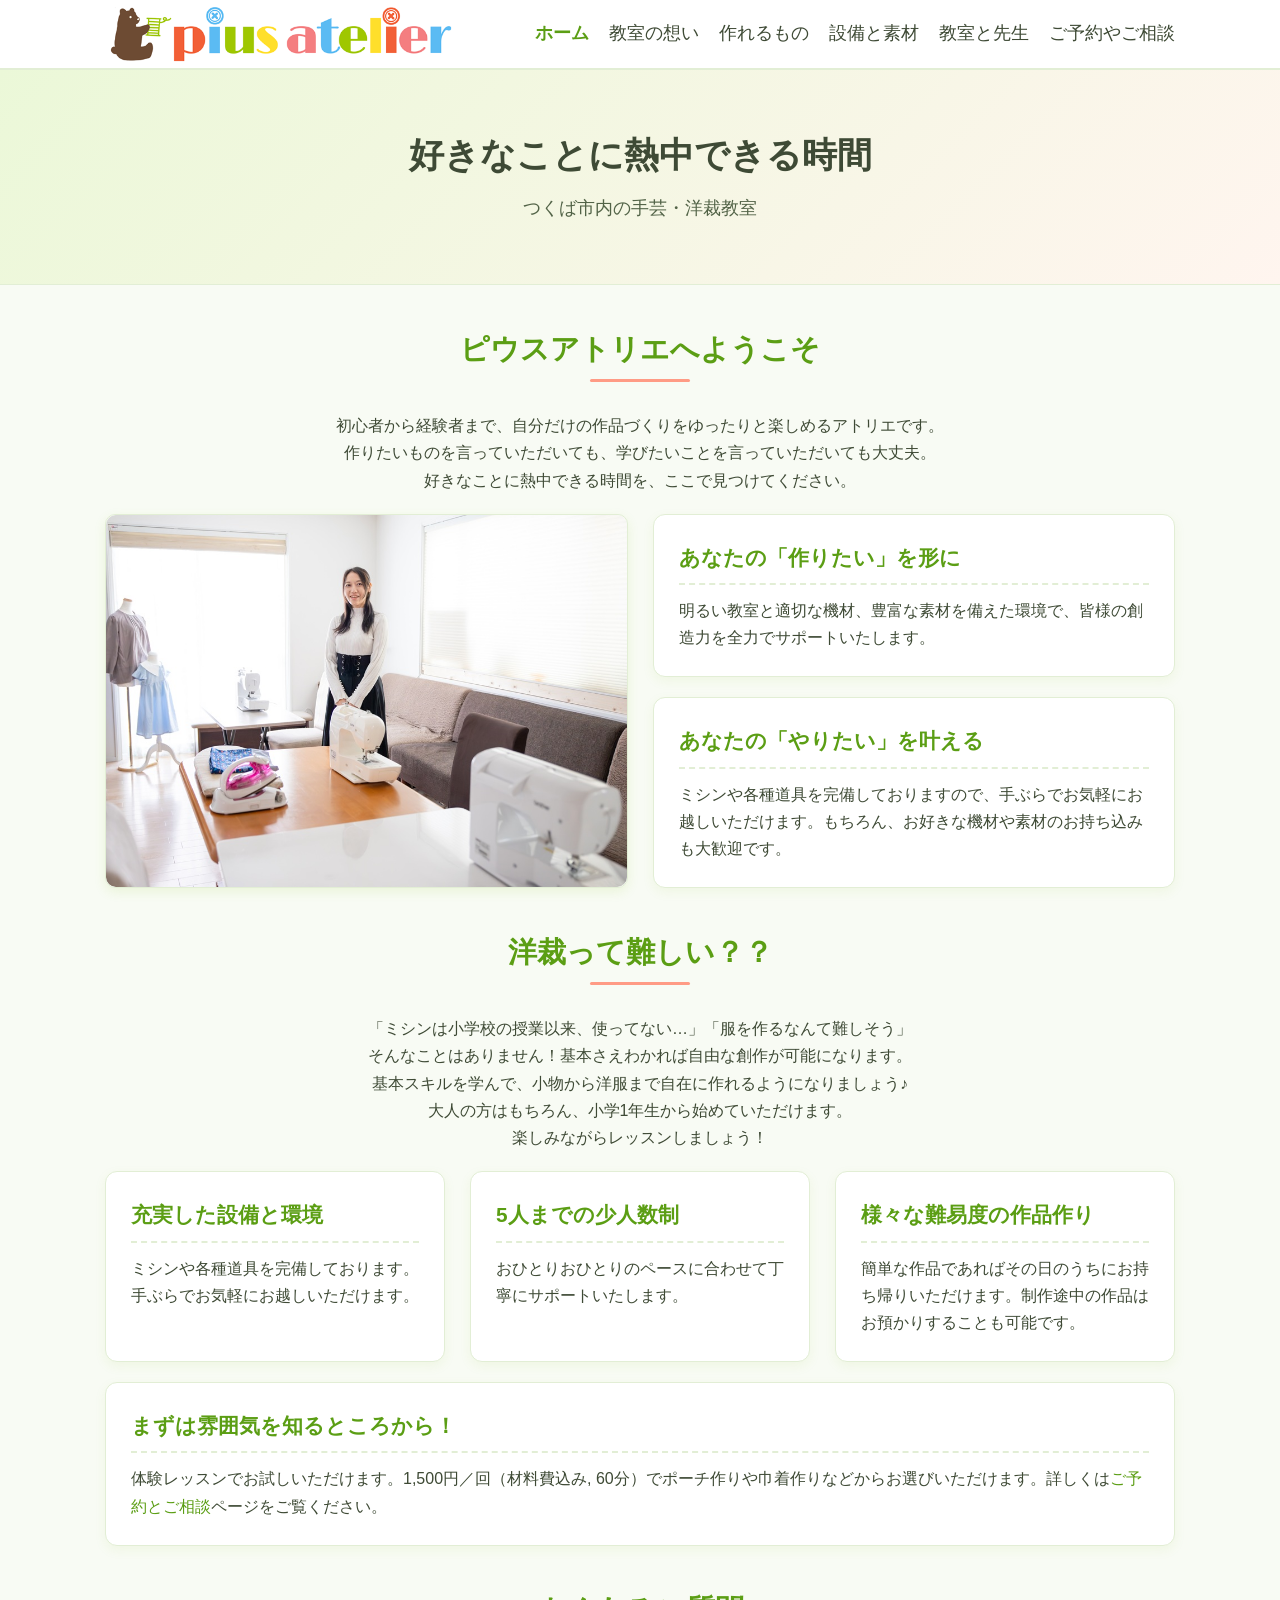
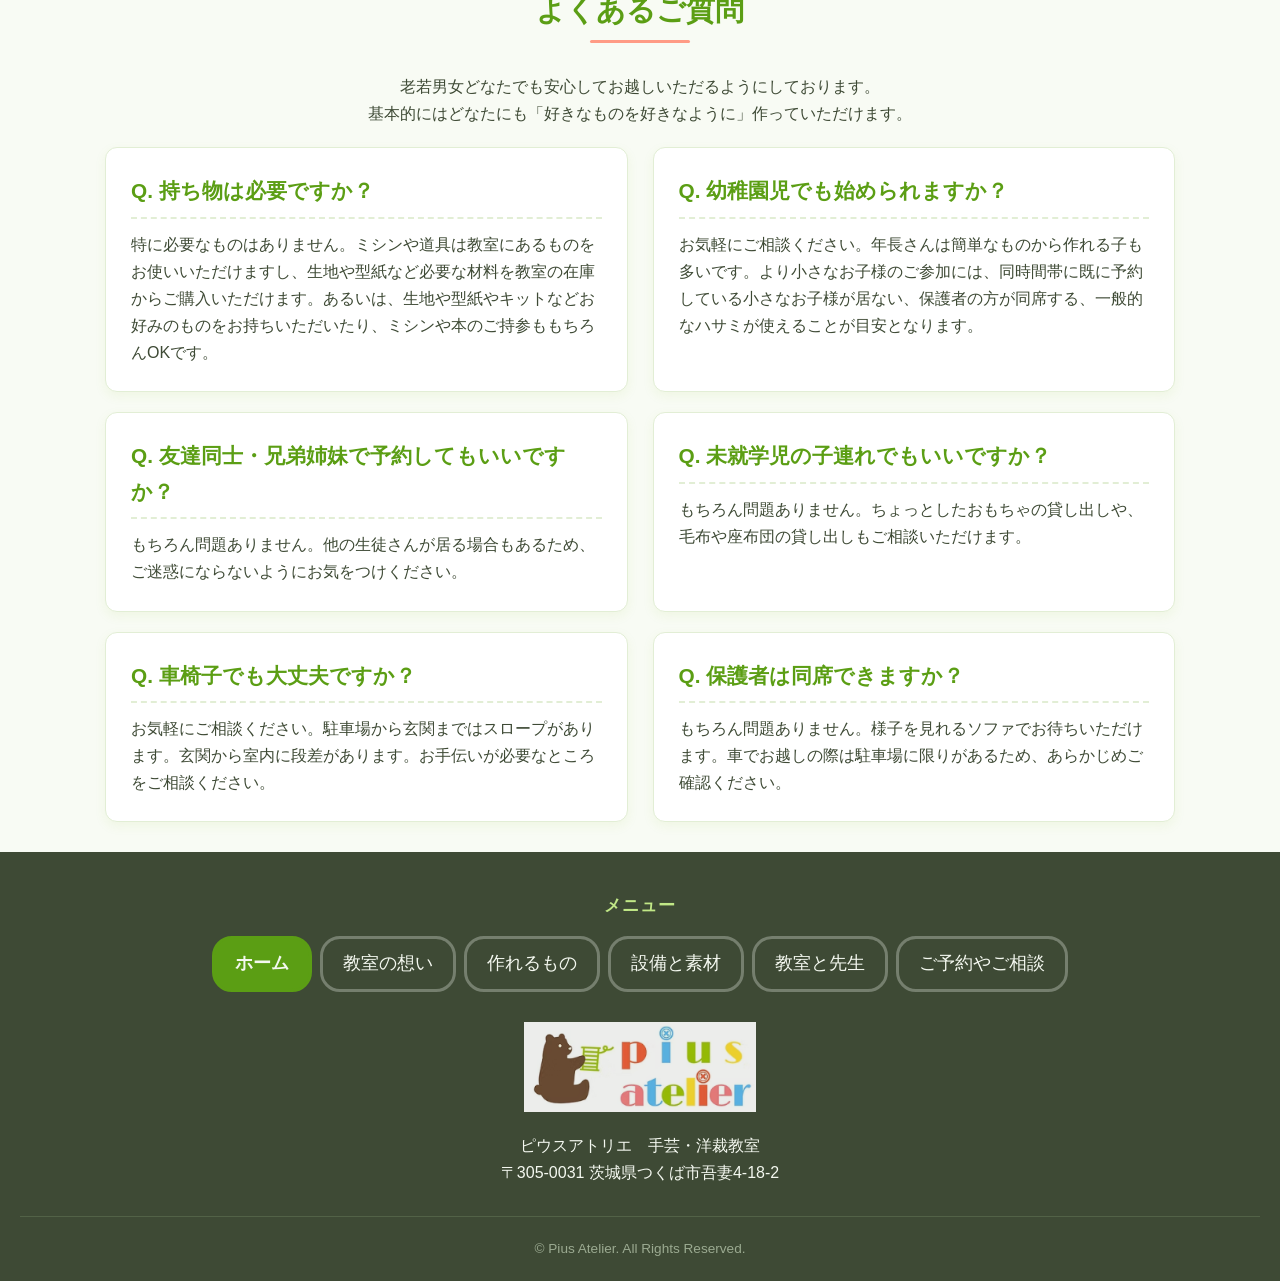
==== index.html @ f7826c92 "Add files via upload" ====
<!DOCTYPE html>
<html lang="ja">
<head>
  <meta charset="UTF-8">
  <meta name="viewport" content="width=device-width, initial-scale=1.0">
  <title>ピウスアトリエ（つくば市の手芸・洋裁教室）</title>
  <link rel="canonical" href="https://www.piusatelier.com/">
  <meta property="og:type" content="website">
  <meta property="og:site_name" content="ピウスアトリエ 手芸・洋裁教室">
  <meta property="og:title" content="ピウスアトリエ（つくば市の手芸・洋裁教室）">
  <meta property="og:url" content="https://www.piusatelier.com/">
  <meta property="og:locale" content="ja_JP">
  <link rel="stylesheet" href="./style.css">
</head>
<body data-page="index">
  <header id="header-include"></header>
  <main>
  <section class="hero">
    <div class="hero-content">
      <h1>好きなことに熱中できる時間</h1>
      <p>つくば市内の手芸・洋裁教室</p>
    </div>
  </section>

  <div class="container">
    <h2 class="section-title">ピウスアトリエへようこそ</h2>
    <p class="section-message"">
      初心者から経験者まで、自分だけの作品づくりをゆったりと楽しめるアトリエです。<br>
      作りたいものを言っていただいても、学びたいことを言っていただいても大丈夫。<br>
      好きなことに熱中できる時間を、ここで見つけてください。
    </p>
    <div class="grid-2" style="align-items: center;">
      <div class="photo-frame"><img src="img/index.jpg" alt="雰囲気"></div>
      <div>
        <div class="card">
          <h3>あなたの「作りたい」を形に</h3>
          <p>明るい教室と適切な機材、豊富な素材を備えた環境で、皆様の創造力を全力でサポートいたします。</p>
        </div>
        <div class="card" style="margin-top: 20px;">
          <h3>あなたの「やりたい」を叶える</h3>
          <p>ミシンや各種道具を完備しておりますので、手ぶらでお気軽にお越しいただけます。もちろん、お好きな機材や素材のお持ち込みも大歓迎です。</p>
        </div>
      </div>
    </div>

    <h2 class="section-title">洋裁って難しい？？</h2>
    <p class="section-message"">
      「ミシンは小学校の授業以来、使ってない…」「服を作るなんて難しそう」<br>
      そんなことはありません！基本さえわかれば自由な創作が可能になります。<br>
      基本スキルを学んで、小物から洋服まで自在に作れるようになりましょう♪<br>
      大人の方はもちろん、小学1年生から始めていただけます。<br>
      楽しみながらレッスンしましょう！
    </p>

    <div class="grid-3">
      <div class="card">
        <h3>充実した設備と環境</h3>
        <p>ミシンや各種道具を完備しております。手ぶらでお気軽にお越しいただけます。</p>
      </div>
      <div class="card">
        <h3>5人までの少人数制</h3>
        <p>おひとりおひとりのペースに合わせて丁寧にサポートいたします。</p>
      </div>
      <div class="card">
        <h3>様々な難易度の作品作り</h3>
        <p>簡単な作品であればその日のうちにお持ち帰りいただけます。制作途中の作品はお預かりすることも可能です。</p>
      </div>
    </div>
    <div class="card">
      <h3>まずは雰囲気を知るところから！</h3>
      体験レッスンでお試しいただけます。1,500円／回（材料費込み, 60分）でポーチ作りや巾着作りなどからお選びいただけます。詳しくは<a href="./contact.html">ご予約とご相談</a>ページをご覧ください。
    </div>

    <h2 class="section-title">よくあるご質問</h2>
    <p class="section-message">
      老若男女どなたでも安心してお越しいただるようにしております。<br>
      基本的にはどなたにも「好きなものを好きなように」作っていただけます。
    </p>
    <div class="grid-2">
      <div class="card">
        <h3>Q. 持ち物は必要ですか？</h3>
        <p>特に必要なものはありません。ミシンや道具は教室にあるものをお使いいただけますし、生地や型紙など必要な材料を教室の在庫からご購入いただけます。あるいは、生地や型紙やキットなどお好みのものをお持ちいただいたり、ミシンや本のご持参ももちろんOKです。</p>
      </div>
      <div class="card">
        <h3>Q. 幼稚園児でも始められますか？</h3>
        <p>お気軽にご相談ください。年長さんは簡単なものから作れる子も多いです。より小さなお子様のご参加には、同時間帯に既に予約している小さなお子様が居ない、保護者の方が同席する、一般的なハサミが使えることが目安となります。</p>
      </div>
    </div>
    <div class="grid-2">
      <div class="card">
        <h3>Q. 友達同士・兄弟姉妹で予約してもいいですか？</h3>
        <p>もちろん問題ありません。他の生徒さんが居る場合もあるため、ご迷惑にならないようにお気をつけください。</p>
      </div>
      <div class="card">
        <h3>Q. 未就学児の子連れでもいいですか？</h3>
        <p>もちろん問題ありません。ちょっとしたおもちゃの貸し出しや、毛布や座布団の貸し出しもご相談いただけます。</p>
      </div>
    </div>
    <div class="grid-2">
      <div class="card">
        <h3>Q. 車椅子でも大丈夫ですか？</h3>
        <p>お気軽にご相談ください。駐車場から玄関まではスロープがあります。玄関から室内に段差があります。お手伝いが必要なところをご相談ください。</p>
      </div>
      <div class="card">
        <h3>Q. 保護者は同席できますか？</h3>
        <p>もちろん問題ありません。様子を見れるソファでお待ちいただけます。車でお越しの際は駐車場に限りがあるため、あらかじめご確認ください。</p>
      </div>
    </div>
  </div>
  </main>
  <footer id="footer-include"></footer>
  <script src="./common.js"></script>
</body>
</html>
---- style.css ----
:root {
  --main-color: #5B9E14;        /* 高コントラストな爽やかグリーン */
  --accent-color: #FF9B85;      /* コーラルパステル */
  --bg-color: #F8FBF4;          /* ミルキーグリーンホワイト */
  --card-bg: #FFFFFF;
  --text-color: #3E4A35;        /* ダークオリーブ */
  --text-light: #526347;
  --border-color: #E2EED5;
  --font-family: 'Helvetica Neue', Arial, 'Hiragino Kaku Gothic ProN', 'Hiragino Sans', 'Meiryo', sans-serif;
}

img {
  max-width: 100%;
  height: auto;
}

* {
  box-sizing: border-box;
  margin: 0;
  padding: 0;
}

body {
  font-family: var(--font-family);
  background-color: var(--bg-color);
  color: var(--text-color);
  line-height: 1.7;
  font-size: 16px;
}

a {
  color: var(--main-color);
  text-decoration: none;
  transition: all 0.3s;
}

a:hover {
  opacity: 0.8;
}

.btn {
  display: inline-block;
  padding: 12px 24px;
  background-color: var(--main-color);
  color: #ffffff;
  border-radius: 12px;
  font-weight: bold;
  transition: background-color 0.2s ease, transform 0.1s ease;
}
.btn:hover {
  background-color: var(--main-color);
}
.btn:active {
  transform: translateY(1px);
}

/* Header & Navigation */
header {
  background-color: #FFFFFF;
  border-bottom: 2px solid var(--border-color);
  position: sticky;
  top: 0;
  z-index: 100;
  min-height: 70px;
}

.header-container {
  max-width: 1100px;
  margin: 0 auto;
  padding: 4px 15px;
  display: flex;
  justify-content: space-between;
  align-items: center;
}

.logo a {
  display: flex;
  align-items: center;
}

.logo-img {
  height: 60px;
  width: auto;
  display: block;
}

nav ul {
  display: flex;
  list-style: none;
  gap: 20px;
  align-items: center;
}

nav a {
  font-weight: 500;
  color: var(--text-color);
  font-size: 1.1rem;
}

nav a:hover, nav a.active {
  color: var(--main-color);
  font-weight: bold;
}

nav ul li a {
  white-space: nowrap;
}

/* Hamburger toggle button (hidden on desktop) */
.nav-toggle {
  display: none;
  flex-direction: column;
  justify-content: center;
  gap: 5px;
  width: 34px;
  height: 34px;
  background: none;
  border: none;
  cursor: pointer;
  padding: 0;
}

.nav-toggle span {
  display: block;
  width: 100%;
  height: 3px;
  background-color: var(--main-color);
  border-radius: 2px;
  transition: transform 0.3s, opacity 0.3s;
}

.nav-toggle.is-active span:nth-child(1) {
  transform: translateY(8px) rotate(45deg);
}
.nav-toggle.is-active span:nth-child(2) {
  opacity: 0;
}
.nav-toggle.is-active span:nth-child(3) {
  transform: translateY(-8px) rotate(-45deg);
}

/* Hero Section */
.hero {
  background: linear-gradient(135deg, #EBF8D8 0%, #FFF5EF 100%);
  padding: 60px 20px;
  text-align: center;
  border-bottom: 1px solid var(--border-color);
}

.hero-content {
  max-width: 800px;
  margin: 0 auto;
}

.hero h1 {
  font-size: 2.2rem;
  color: var(--text-color);
  margin-bottom: 15px;
  line-height: 1.4;
}

.hero p {
  font-size: 1.1rem;
  color: var(--text-light);
}

/* Main Layout */
.container {
  max-width: 1100px;
  margin: 0 auto;
  padding: 0px 15px;
}

.section-title {
  text-align: center;
  font-size: 1.8rem;
  color: var(--main-color);
  font-weight: bold;
  margin-top: 40px;
  margin-bottom: 30px;
  position: relative;
}

.section-title::after {
  content: '';
  display: block;
  width: 100px;
  height: 3px;
  background-color: var(--accent-color);
  margin: 5px auto 0;
  border-radius: 2px;
}

.section-message {
  text-align: center;
  margin-bottom: 20px;
}

/* Cards & Grid */
.grid-2 {
  display: grid;
  grid-template-columns: repeat(auto-fit, minmax(320px, 1fr));
  gap: 25px;
  margin-bottom: 20px;
}

.grid-3 {
  display: grid;
  grid-template-columns: repeat(auto-fit, minmax(280px, 1fr));
  gap: 25px;
  margin-bottom: 20px;
}

.card {
  background-color: var(--card-bg);
  border: 1px solid var(--border-color);
  border-radius: 12px;
  padding: 25px;
  box-shadow: 0 4px 12px rgba(136, 196, 37, 0.08);
  transition: transform 0.3s;
}

.card h3 {
  color: var(--main-color);
  font-size: 1.3rem;
  margin-bottom: 12px;
  border-bottom: 2px dashed var(--border-color);
  padding-bottom: 8px;
}

/* Feature Box */
.feature-box {
  background-color: #F3FBEB;
  border-left: 5px solid var(--main-color);
  padding: 20px;
  border-radius: 0 8px 8px 0;
  margin-bottom: 25px;
}

.feature-box h4 {
  color: var(--main-color);
  margin-bottom: 8px;
  font-size: 1.1rem;
}

/* Footer */
footer {
  background-color: #3E4A35;
  color: #F4F8F0;
  padding: 40px 20px 20px;
  margin-top: 30px;
  min-height: 150px;
}

.footer-container {
  text-align: center;
  max-width: 1100px;
  margin: 0 auto;
  display: grid;
  grid-template-columns: repeat(auto-fit, minmax(250px, 1fr));
  gap: 30px;
  margin-bottom: 30px;
}

.footer-col a {
  color: #F4F8F0;
}

.footer-col address {
  font-style: normal;
}

.footer-menu {
  text-align: center;
  margin-bottom: 30px;
}

.footer-menu h4 {
  color: #C1E887;
  margin-bottom: 15px;
  font-size: 1.05rem;
  letter-spacing: 0.05em;
}

.footer-menu ul {
  list-style: none;
  display: flex;
  flex-wrap: wrap;
  justify-content: center;
  gap: 10px 8px;
  margin: 0 auto;
}

.footer-menu a {
  display: flex;
  align-items: center;
  justify-content: center;
  min-height: 44px;
  color: #F4F8F0;
  font-size: 1.1rem;
  font-weight: 500;
  padding: 10px 20px;
  border-radius: 20px;
  border: 3px solid rgba(244, 248, 240, 0.3);
}

.footer-menu a:hover,
.footer-menu a:focus-visible {
  background-color: var(--main-color);
  border-color: var(--main-color);
  color: #F4F8F0;
  opacity: 1;
}

.footer-menu a.active {
  background-color: var(--main-color);
  border-color: var(--main-color);
  color: #F4F8F0;
  font-weight: bold;
}

.footer-logo-img {
  height: 90px;
  width: auto;
  margin-bottom: 12px;
  opacity: 0.9;
}

.photo-frame img {
  width: 100%;
  height: 100%;
  object-fit: cover;
  display: block;
  border-radius: 10px;
}

.photo-frame {
  border-radius: 10px;
  overflow: hidden;
  box-shadow: 0 4px 12px rgba(136, 196, 37, 0.12);
  border: 1px solid var(--border-color);
  min-height: 0;
  height: 100%;
}

.copyright {
  text-align: center;
  font-size: 0.85rem;
  color: #9BAA91;
  border-top: 1px solid #526247;
  padding-top: 20px;
}

@media (max-width: 1080px) {
  .header-container {
    flex-wrap: wrap;
    justify-content: space-between;
    gap: 0;
  }
  .nav-toggle {
    display: flex;
  }
  nav {
    flex-basis: 100%;
    order: 3;
  }
  nav ul {
    display: none;
    flex-direction: column;
    align-items: stretch;
    gap: 0;
    width: 100%;
    padding-top: 15px;
  }
  nav.nav-open ul {
    display: block !important;
    z-index: 9999; 
  }
  nav li {
    border-top: 1px solid var(--border-color);
  }
  nav a {
    display: block;
    padding: 14px 4px;
  }
  .footer-menu ul {
    max-width: 100%;
  }
  .footer-menu li {
    width: 100%;
  }
  .footer-menu a {
    font-size: 0.95rem;
    padding: 5px 10px;
  }
}

@media (max-width: 640px) {
  header {
    min-height: 60px;
  }
  .hero {
    padding: 36px 16px;
    text-align: left;
  }
  .hero h1 {
    font-size: 1.6rem;
  }
  .hero p {
    font-size: 1rem;
  }
  .section-title {
    font-size: 1.4rem;
    margin-bottom: 20px;
  }
  .section-message {
    padding: 0px 10px;
    text-align: left;
  }
  .grid-2, .grid-3 {
    gap: 16px;
    margin-bottom: 16px;
  }
  .card {
    padding: 18px;
  }
  .feature-box {
    padding: 16px;
  }
  .logo-img {
    height: 50px;
  }
  nav a {
    font-size: 0.85rem;
  }
  .footer-container {
    text-align: center;
    gap: 24px;
  }
  .footer-logo-img {
    margin-left: auto;
    margin-right: auto;
  }
}
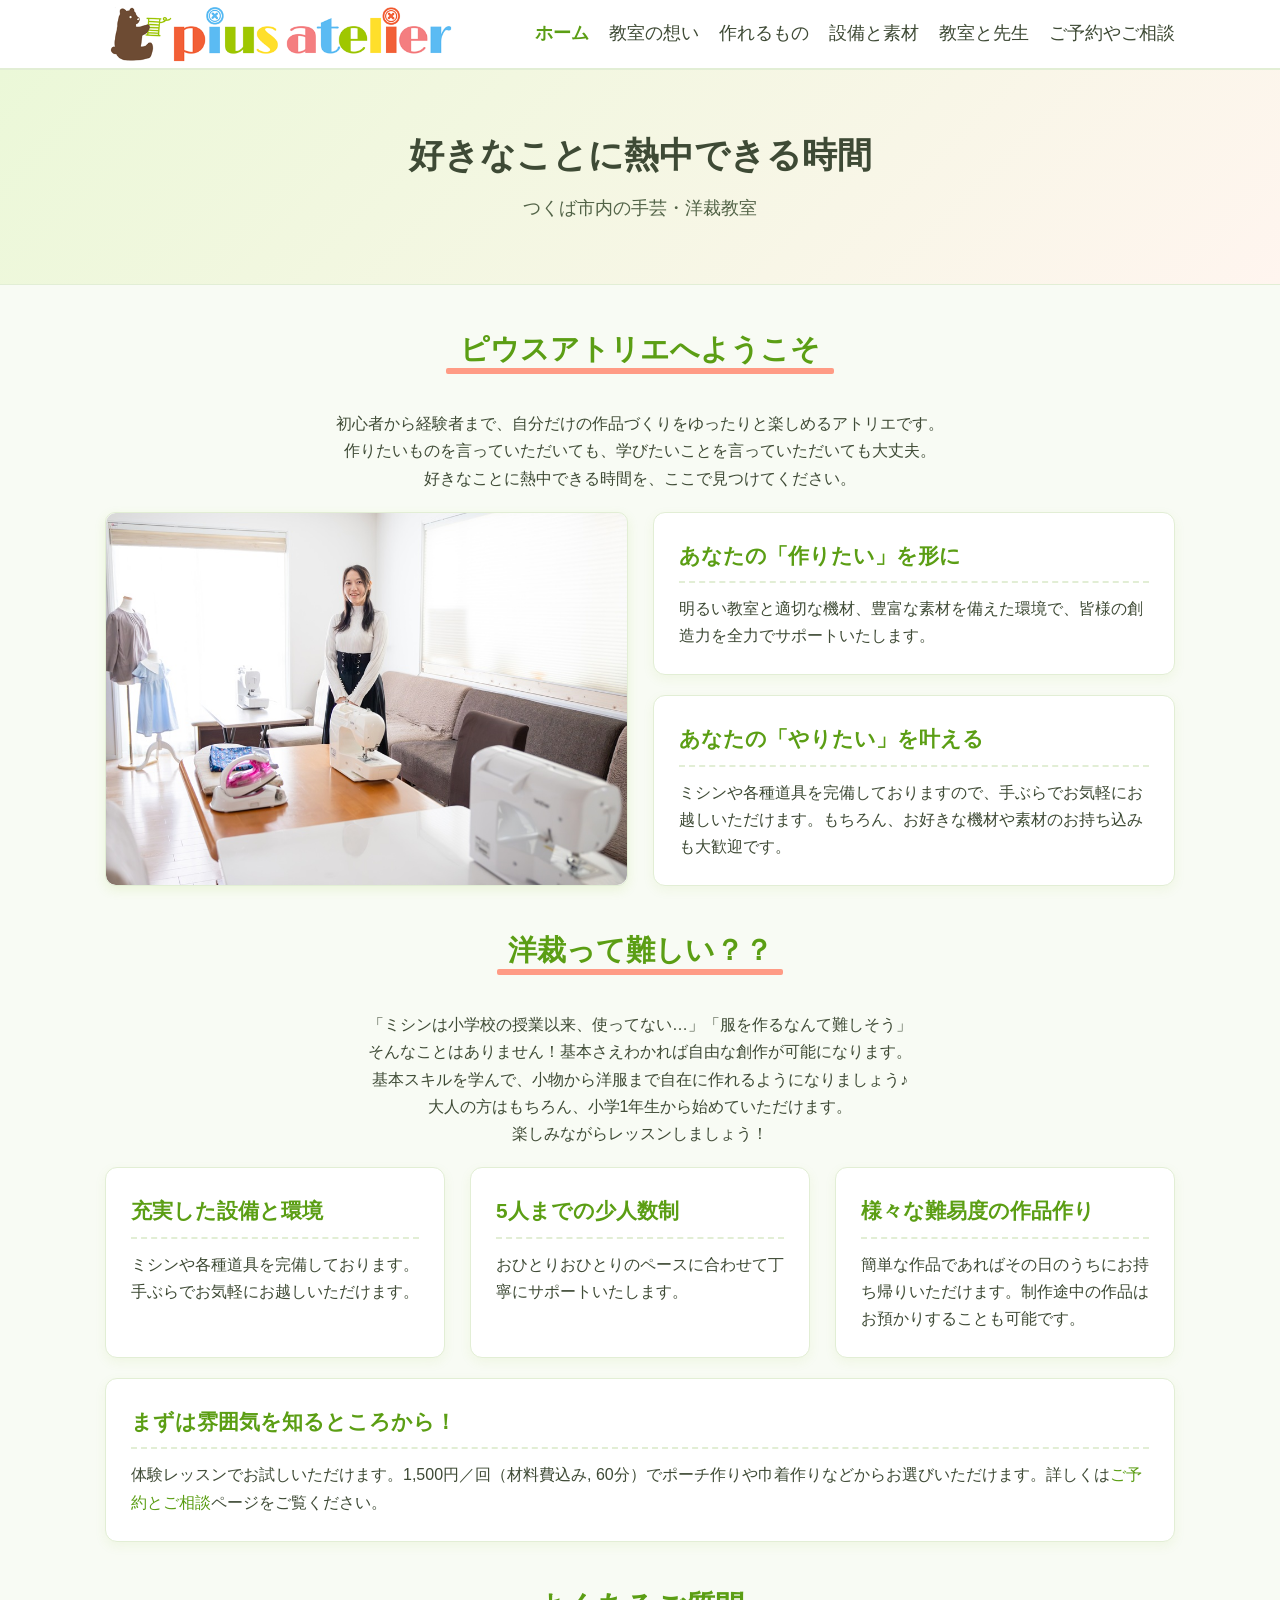
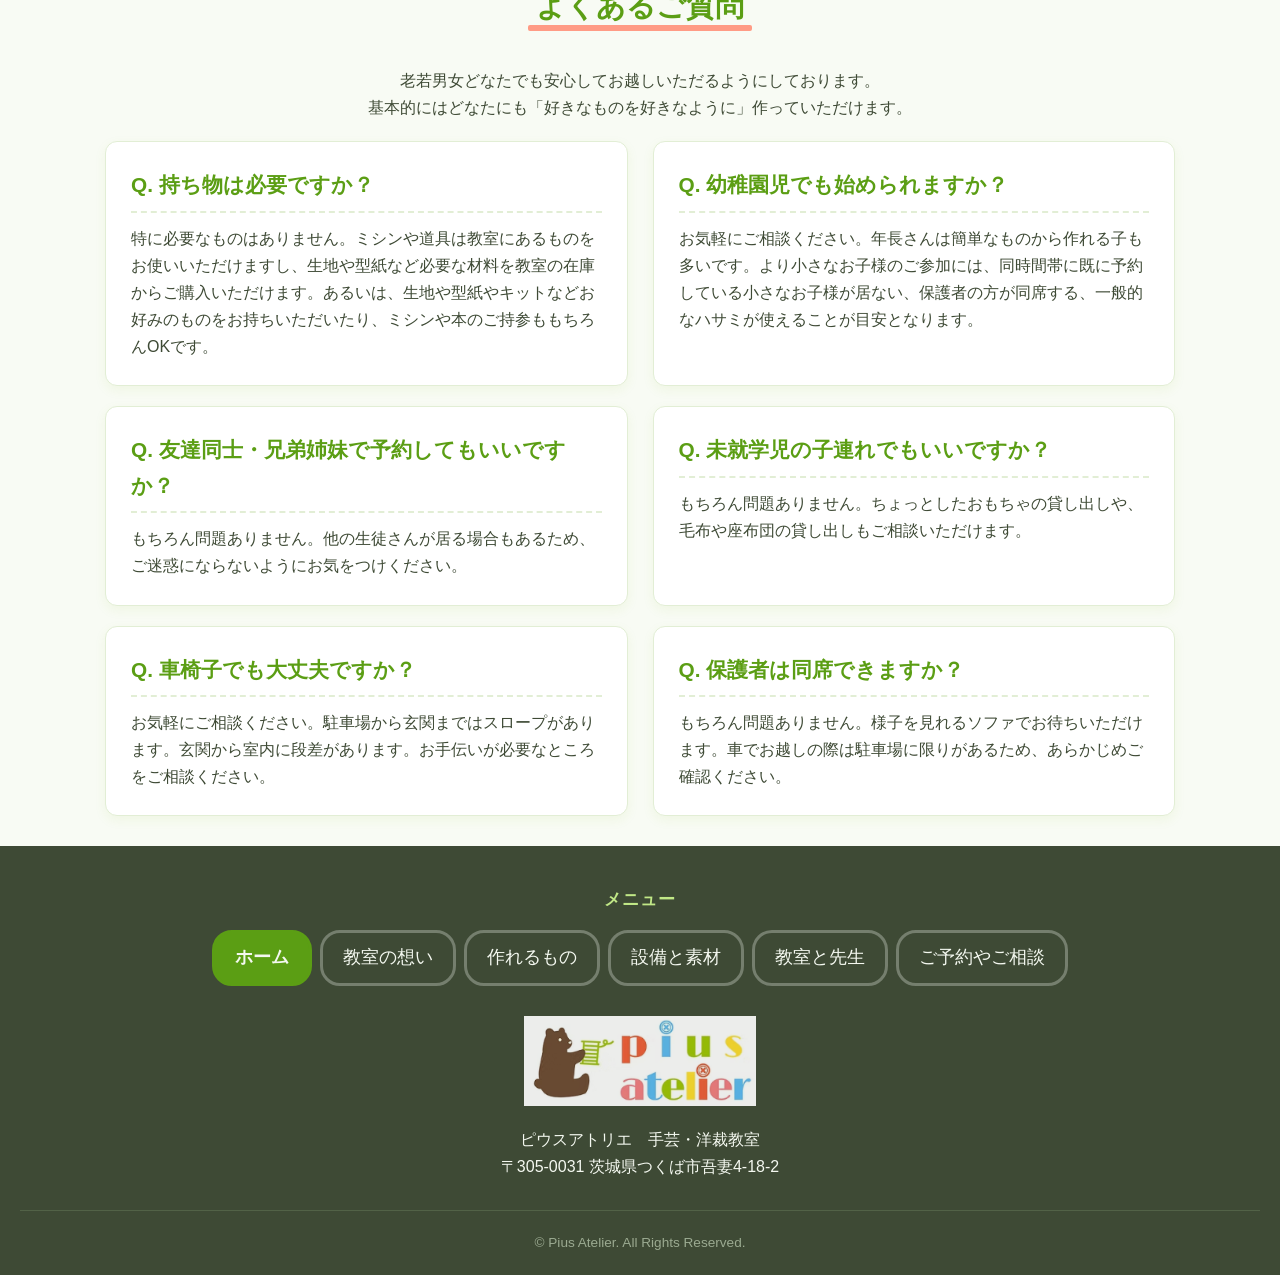
==== commit b1f58ca4: "Add files via upload" ====
--- a/index.html
+++ b/index.html
@@ -23,8 +23,8 @@
   </section>
 
   <div class="container">
-    <h2 class="section-title">ピウスアトリエへようこそ</h2>
-    <p class="section-message"">
+    <h2 class="section-title"><span>ピウスアトリエへようこそ</span></h2>
+    <p class="section-message">
       初心者から経験者まで、自分だけの作品づくりをゆったりと楽しめるアトリエです。<br>
       作りたいものを言っていただいても、学びたいことを言っていただいても大丈夫。<br>
       好きなことに熱中できる時間を、ここで見つけてください。
@@ -43,8 +43,8 @@
       </div>
     </div>
 
-    <h2 class="section-title">洋裁って難しい？？</h2>
-    <p class="section-message"">
+    <h2 class="section-title"><span>洋裁って難しい？？</span></h2>
+    <p class="section-message">
       「ミシンは小学校の授業以来、使ってない…」「服を作るなんて難しそう」<br>
       そんなことはありません！基本さえわかれば自由な創作が可能になります。<br>
       基本スキルを学んで、小物から洋服まで自在に作れるようになりましょう♪<br>
@@ -71,7 +71,7 @@
       体験レッスンでお試しいただけます。1,500円／回（材料費込み, 60分）でポーチ作りや巾着作りなどからお選びいただけます。詳しくは<a href="./contact.html">ご予約とご相談</a>ページをご覧ください。
     </div>
 
-    <h2 class="section-title">よくあるご質問</h2>
+    <h2 class="section-title"><span>よくあるご質問</span></h2>
     <p class="section-message">
       老若男女どなたでも安心してお越しいただるようにしております。<br>
       基本的にはどなたにも「好きなものを好きなように」作っていただけます。
--- a/style.css
+++ b/style.css
@@ -178,17 +178,24 @@
   font-weight: bold;
   margin-top: 40px;
   margin-bottom: 30px;
+}
+
+.section-title span {
   position: relative;
-}
-
-.section-title::after {
+  display: inline-block;
+  padding-bottom: 6px;
+}
+
+.section-title span::after {
   content: '';
-  display: block;
-  width: 100px;
-  height: 3px;
+  position: absolute;
+  left: -4%;
+  right: -4%;
+  bottom: 6px;
+  height: 6px;
   background-color: var(--accent-color);
-  margin: 5px auto 0;
   border-radius: 2px;
+  z-index: -1;
 }
 
 .section-message {
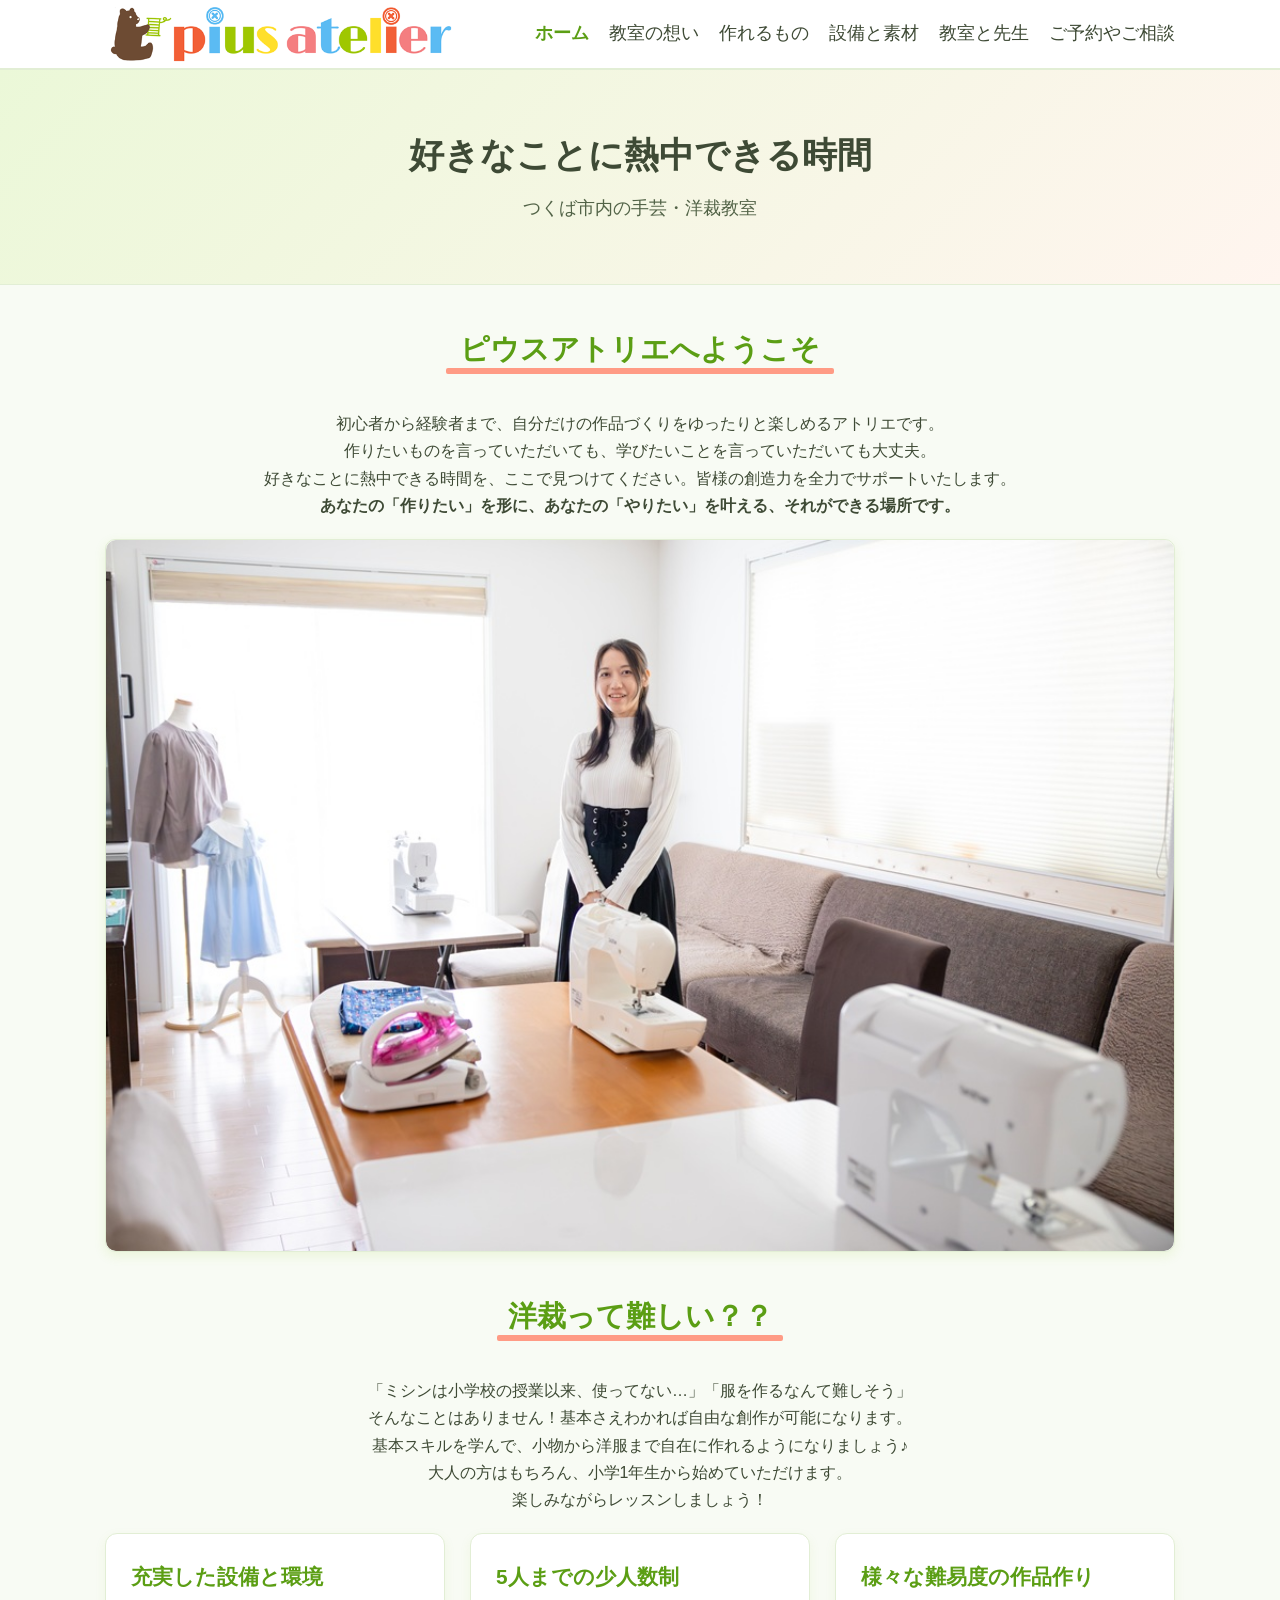
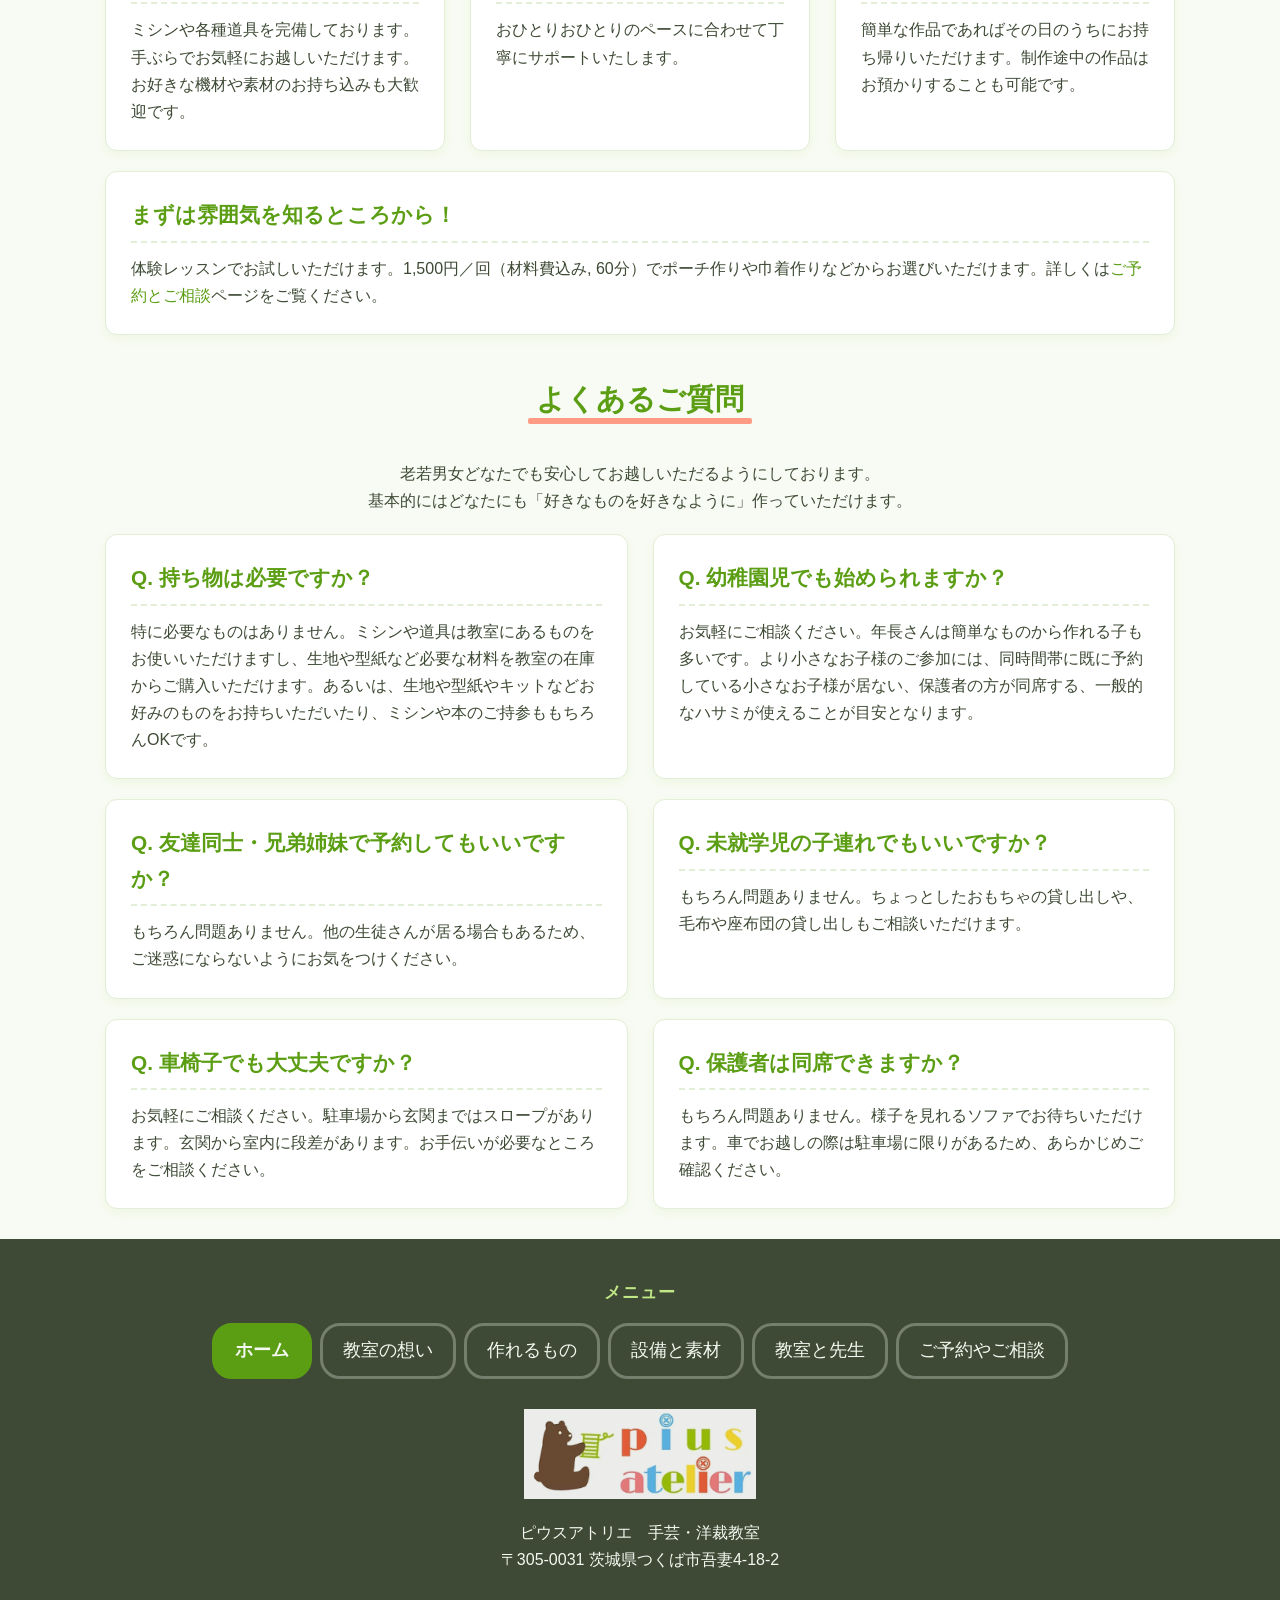
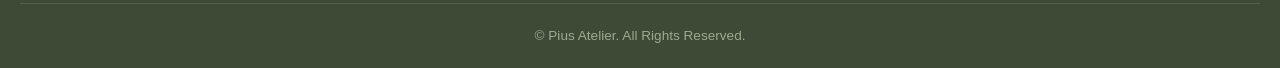
==== commit 17a92329: "Add files via upload" ====
--- a/index.html
+++ b/index.html
@@ -3,6 +3,7 @@
 <head>
   <meta charset="UTF-8">
   <meta name="viewport" content="width=device-width, initial-scale=1.0">
+  <link rel="icon" href="img/favicon.ico" sizes="any">
   <title>ピウスアトリエ（つくば市の手芸・洋裁教室）</title>
   <link rel="canonical" href="https://www.piusatelier.com/">
   <meta property="og:type" content="website">
@@ -10,7 +11,7 @@
   <meta property="og:title" content="ピウスアトリエ（つくば市の手芸・洋裁教室）">
   <meta property="og:url" content="https://www.piusatelier.com/">
   <meta property="og:locale" content="ja_JP">
-  <link rel="stylesheet" href="./style.css">
+  <link rel="stylesheet" href="style.css">
 </head>
 <body data-page="index">
   <header id="header-include"></header>
@@ -27,22 +28,10 @@
     <p class="section-message">
       初心者から経験者まで、自分だけの作品づくりをゆったりと楽しめるアトリエです。<br>
       作りたいものを言っていただいても、学びたいことを言っていただいても大丈夫。<br>
-      好きなことに熱中できる時間を、ここで見つけてください。
+      好きなことに熱中できる時間を、ここで見つけてください。皆様の創造力を全力でサポートいたします。<br>
+      <b>あなたの「作りたい」を形に、あなたの「やりたい」を叶える、それができる場所です。</b>
     </p>
-    <div class="grid-2" style="align-items: center;">
-      <div class="photo-frame"><img src="img/index.jpg" alt="雰囲気"></div>
-      <div>
-        <div class="card">
-          <h3>あなたの「作りたい」を形に</h3>
-          <p>明るい教室と適切な機材、豊富な素材を備えた環境で、皆様の創造力を全力でサポートいたします。</p>
-        </div>
-        <div class="card" style="margin-top: 20px;">
-          <h3>あなたの「やりたい」を叶える</h3>
-          <p>ミシンや各種道具を完備しておりますので、手ぶらでお気軽にお越しいただけます。もちろん、お好きな機材や素材のお持ち込みも大歓迎です。</p>
-        </div>
-      </div>
-    </div>
-
+    <div class="photo-frame"><img src="img/index.jpg" alt="雰囲気"></div>
     <h2 class="section-title"><span>洋裁って難しい？？</span></h2>
     <p class="section-message">
       「ミシンは小学校の授業以来、使ってない…」「服を作るなんて難しそう」<br>
@@ -55,7 +44,7 @@
     <div class="grid-3">
       <div class="card">
         <h3>充実した設備と環境</h3>
-        <p>ミシンや各種道具を完備しております。手ぶらでお気軽にお越しいただけます。</p>
+        <p>ミシンや各種道具を完備しております。手ぶらでお気軽にお越しいただけます。お好きな機材や素材のお持ち込みも大歓迎です。</p>
       </div>
       <div class="card">
         <h3>5人までの少人数制</h3>
@@ -109,6 +98,6 @@
   </div>
   </main>
   <footer id="footer-include"></footer>
-  <script src="./common.js"></script>
+  <script src="common.js"></script>
 </body>
 </html>
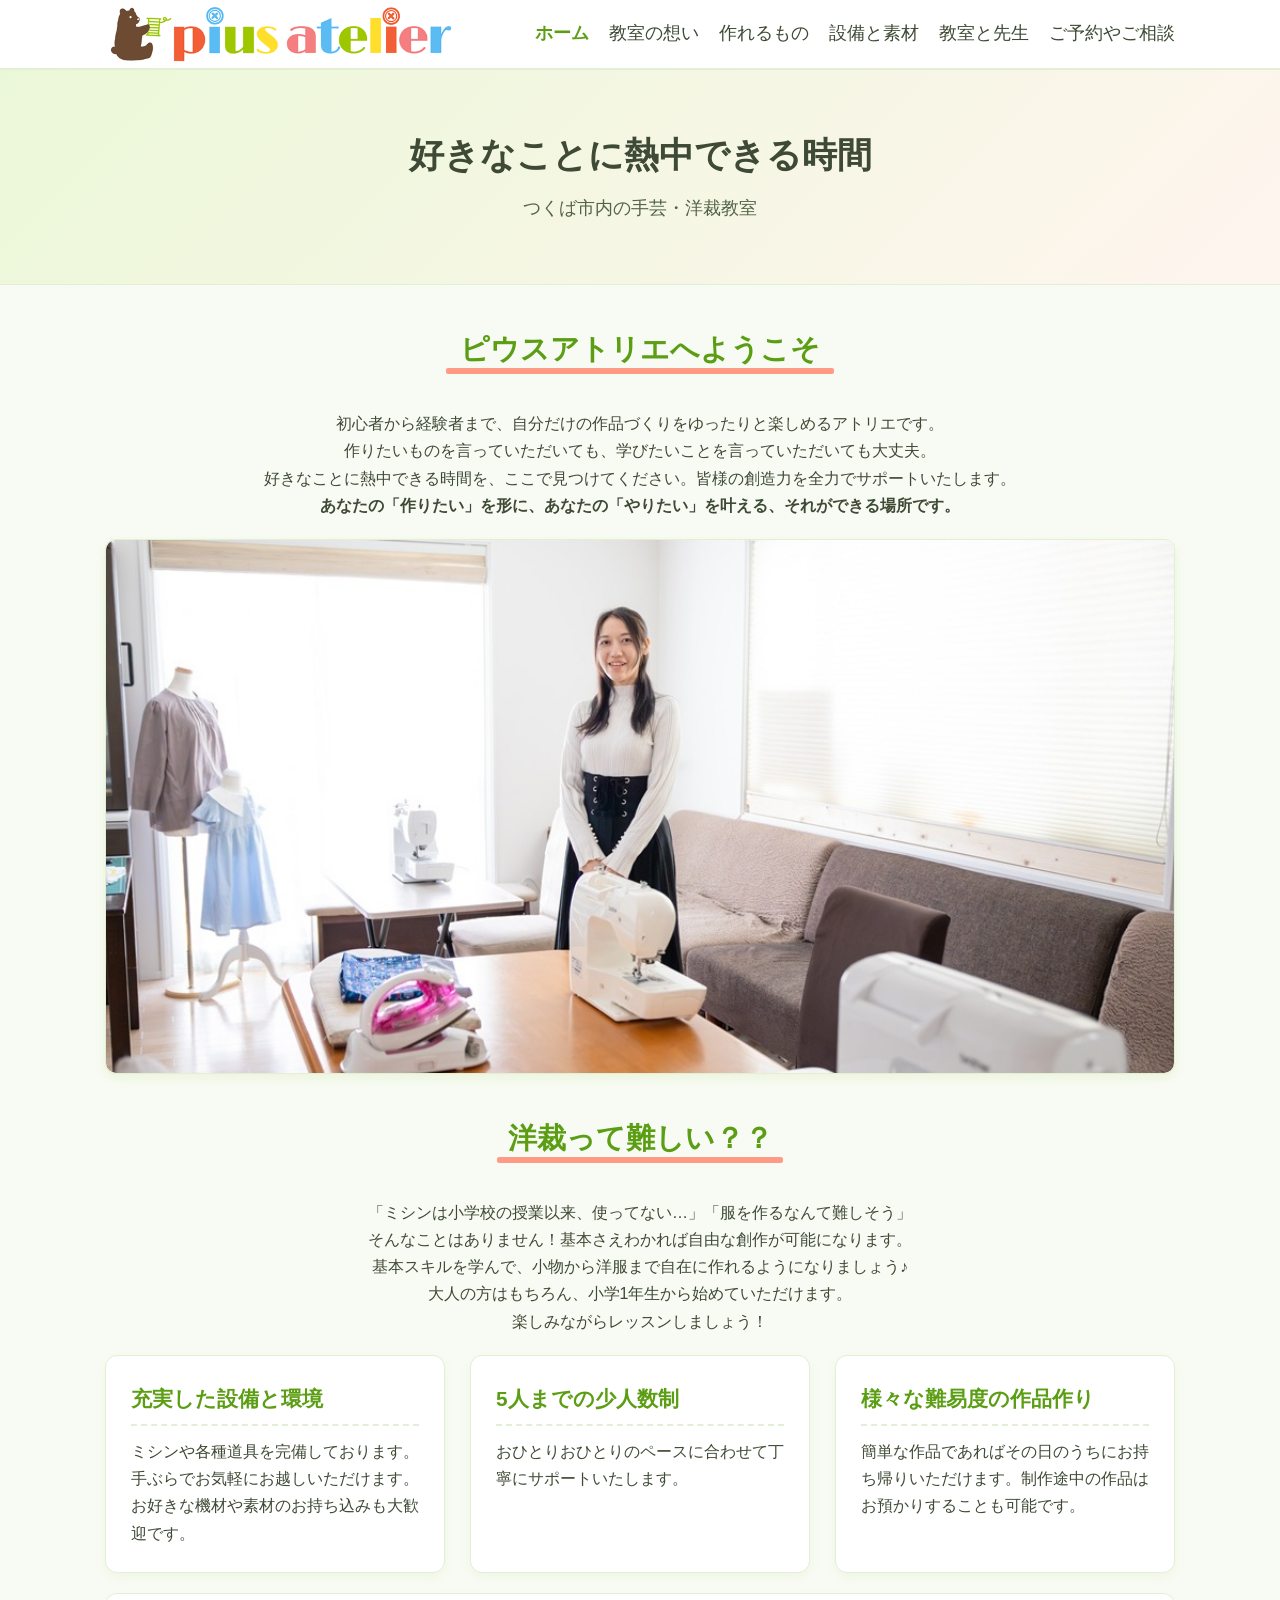
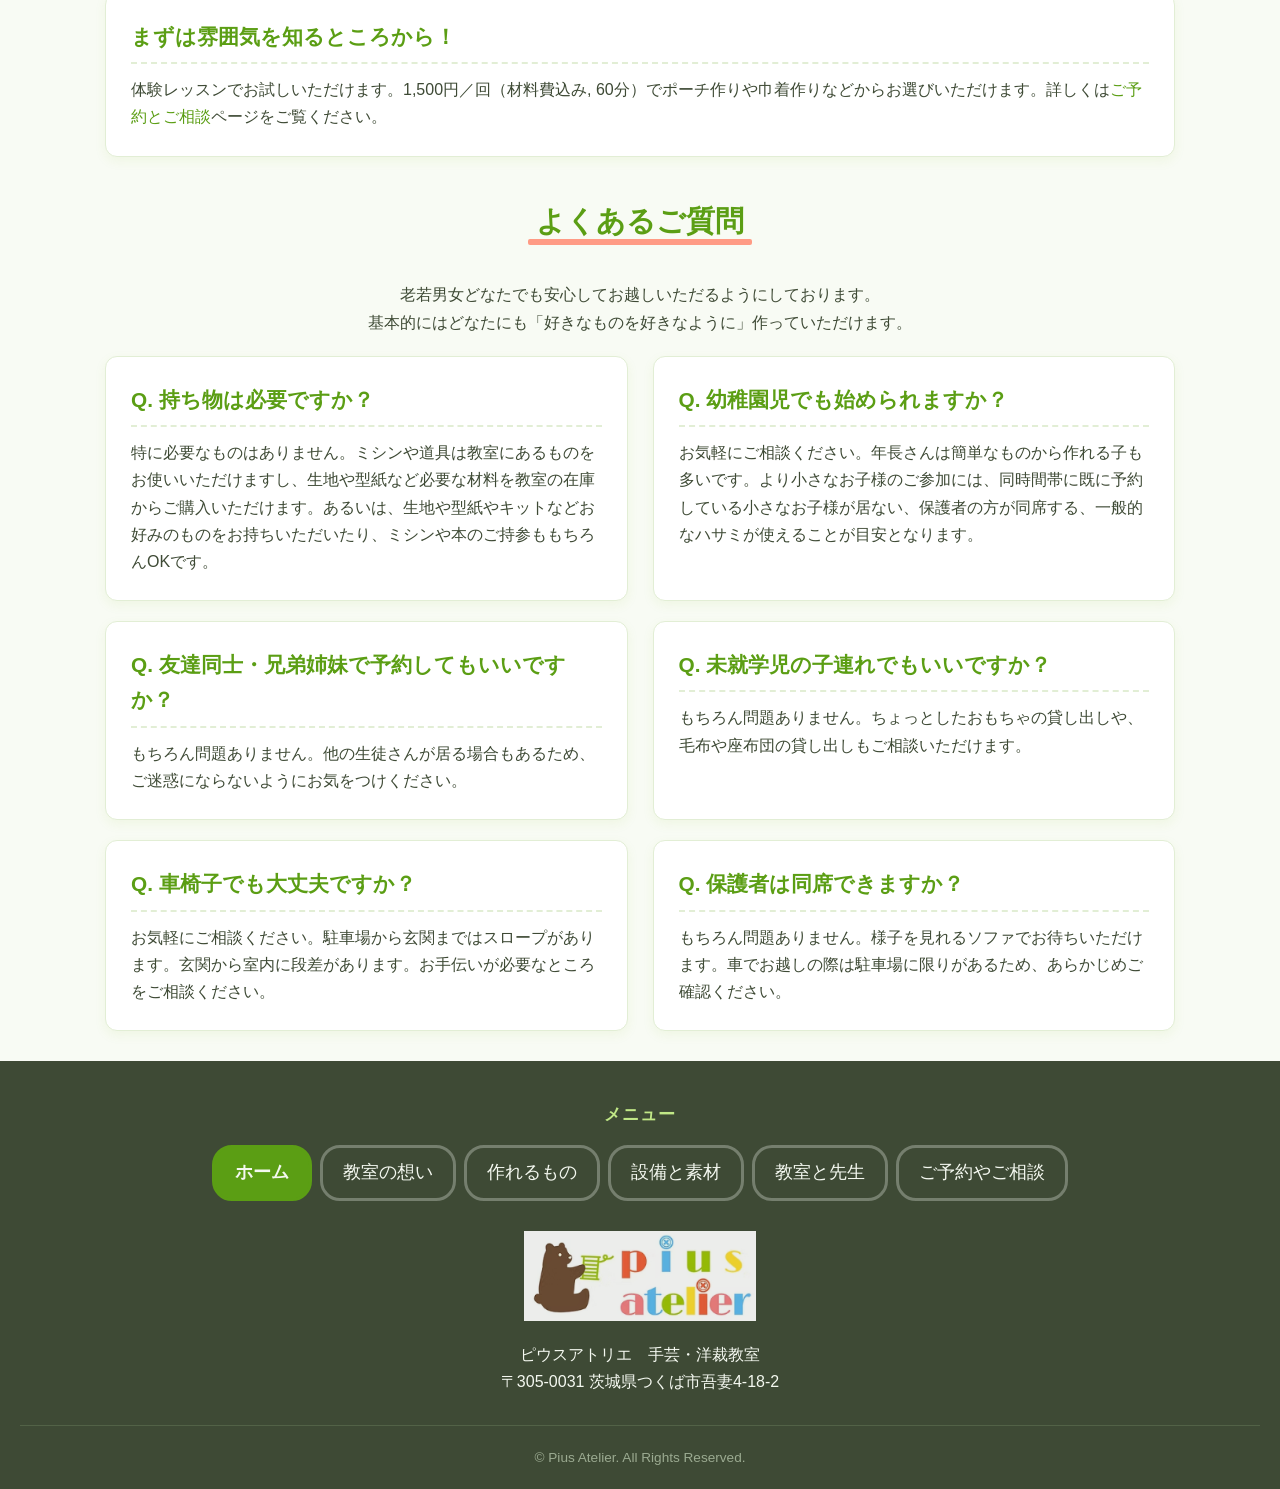
==== commit c07fa4f7: "Add files via upload" ====
--- a/index.html
+++ b/index.html
@@ -13,6 +13,13 @@
   <meta property="og:locale" content="ja_JP">
   <link rel="stylesheet" href="style.css">
 </head>
+<script async src="https://www.googletagmanager.com/gtag/js?id=G-HBM3S9F58X"></script>
+<script>
+  window.dataLayer = window.dataLayer || [];
+  function gtag(){dataLayer.push(arguments);}
+  gtag('js', new Date());
+  gtag('config', 'G-HBM3S9F58X');
+</script>
 <body data-page="index">
   <header id="header-include"></header>
   <main>
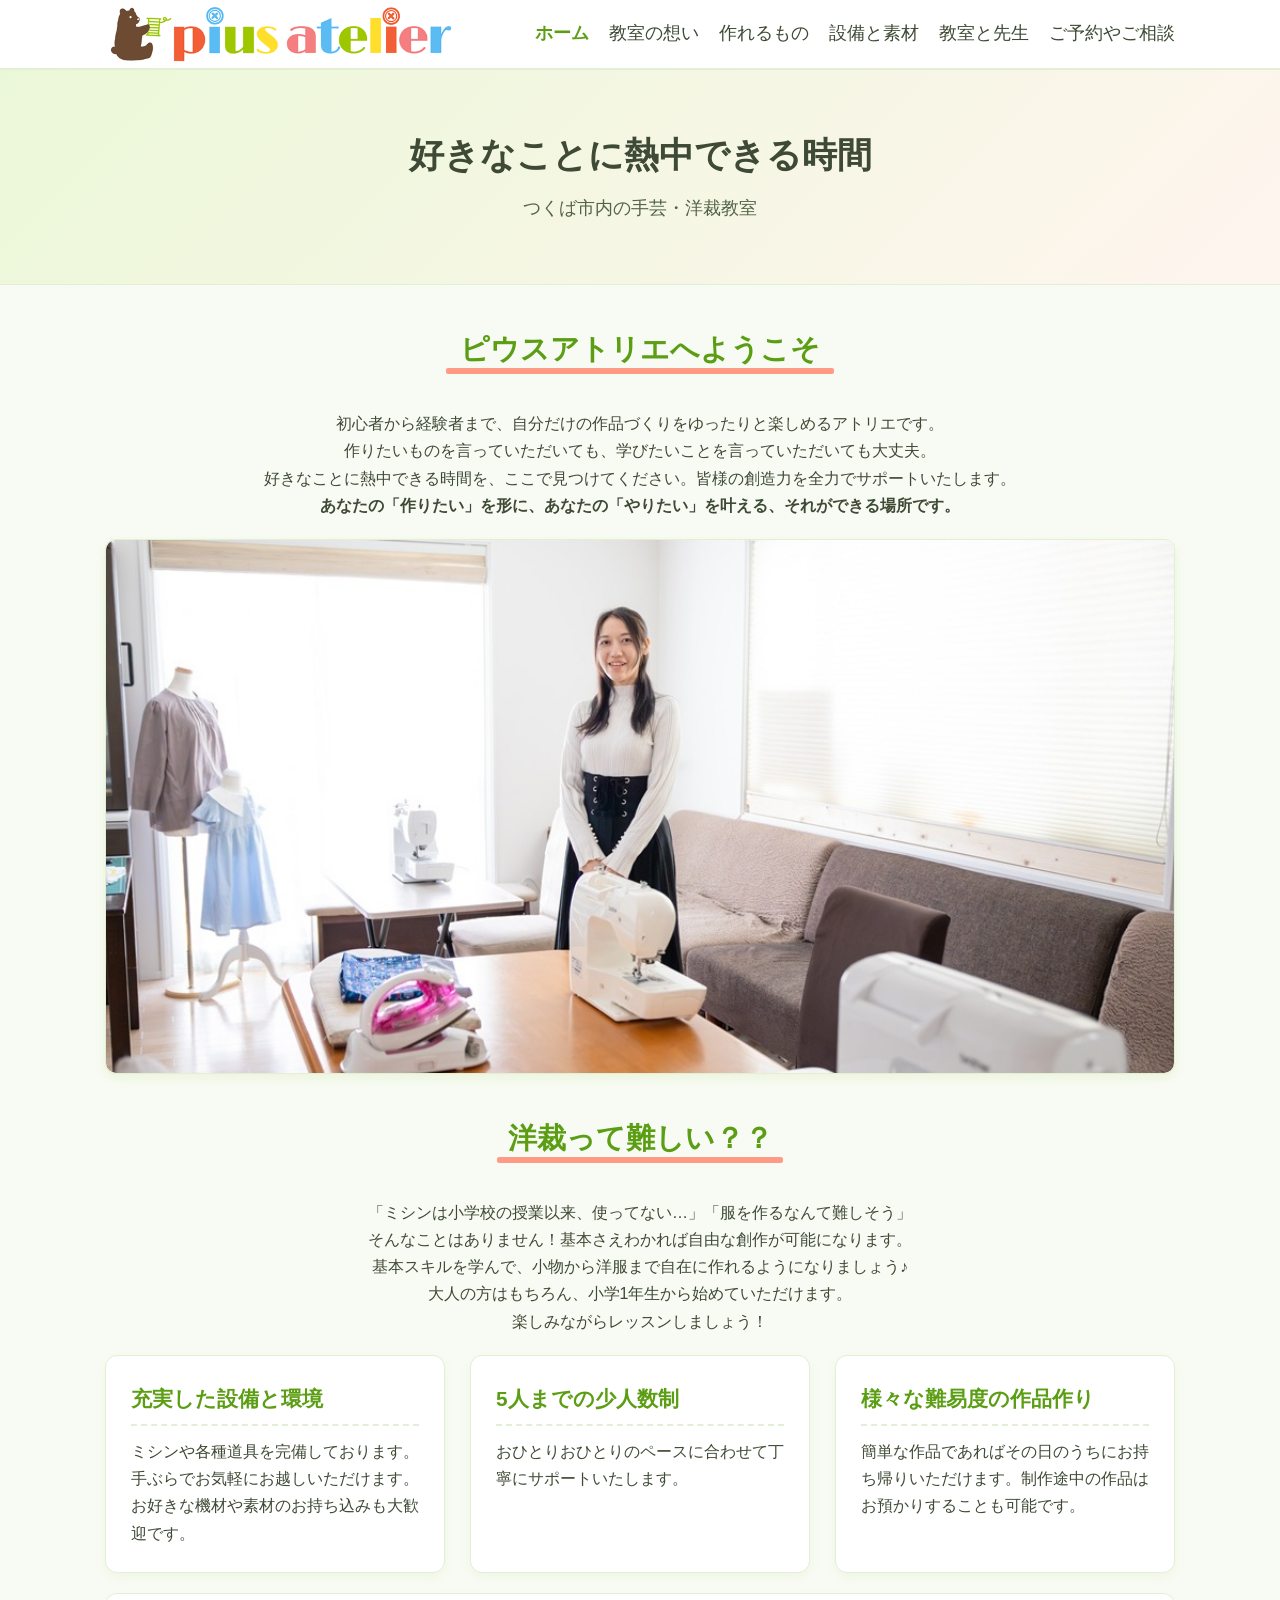
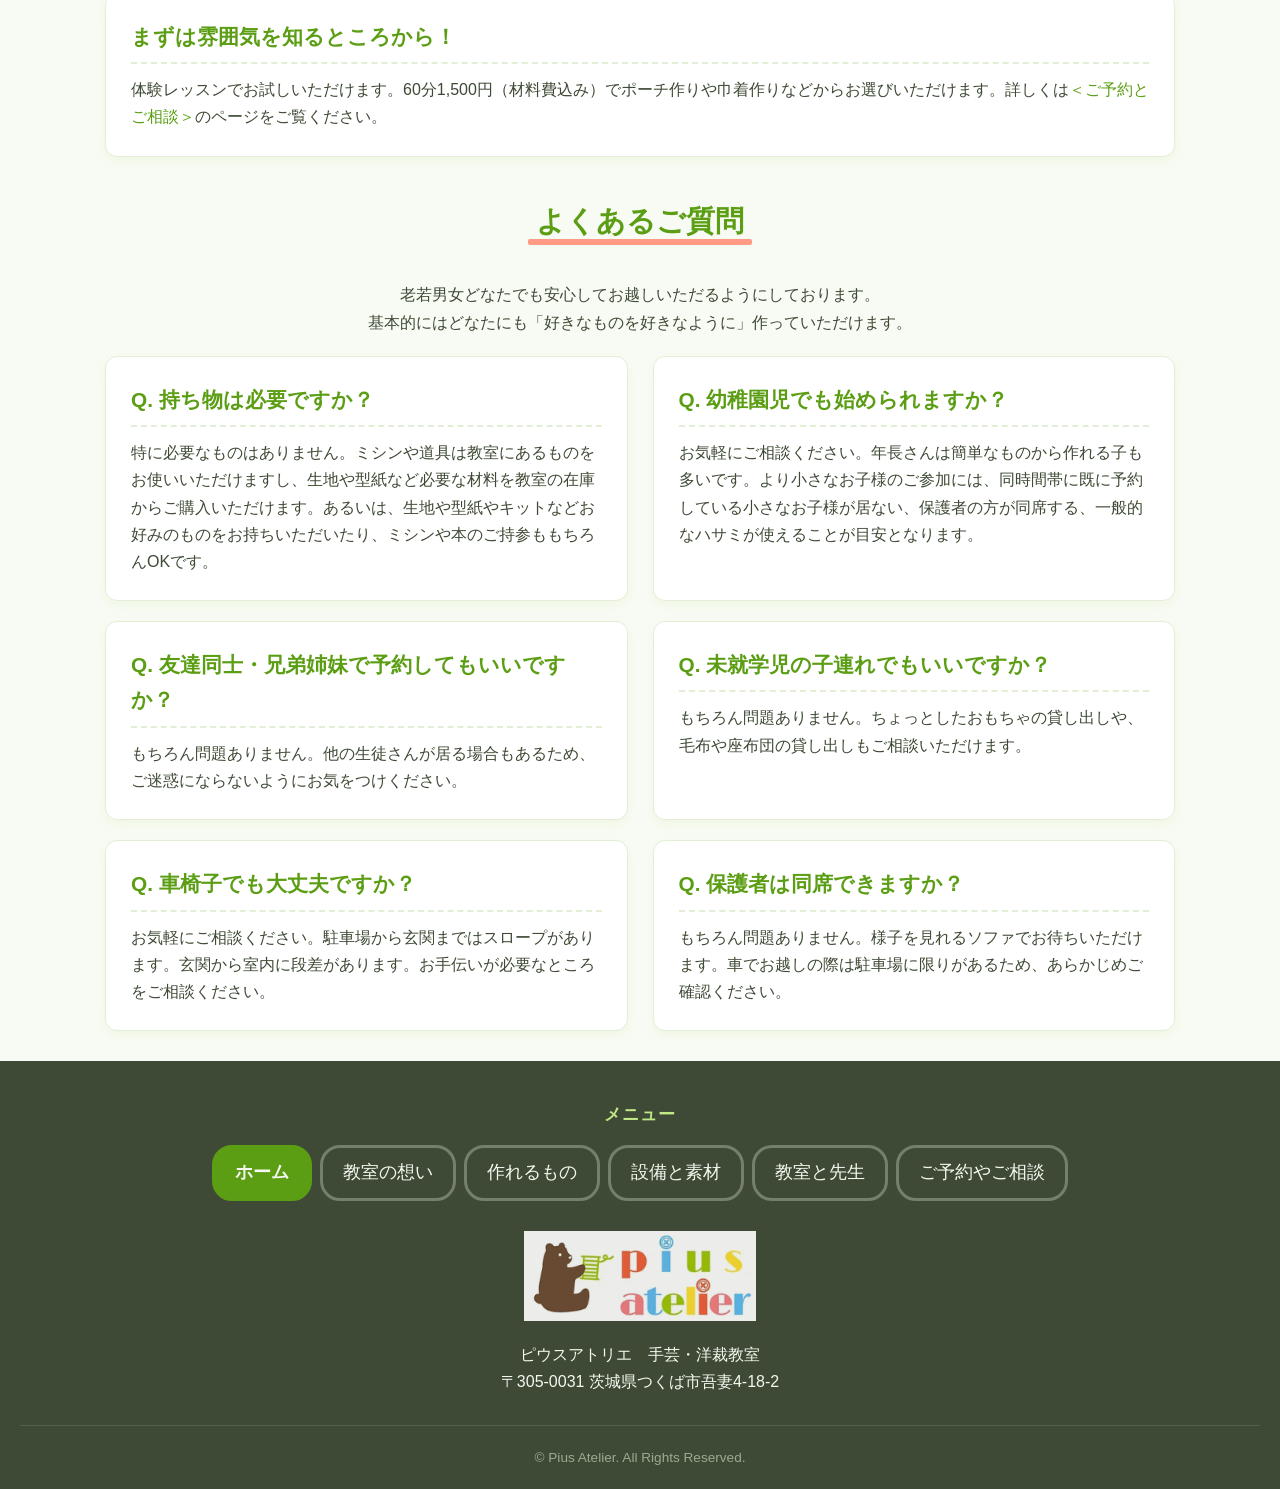
==== commit a2994fa9: "Add files via upload" ====
--- a/index.html
+++ b/index.html
@@ -64,7 +64,7 @@
     </div>
     <div class="card">
       <h3>まずは雰囲気を知るところから！</h3>
-      体験レッスンでお試しいただけます。1,500円／回（材料費込み, 60分）でポーチ作りや巾着作りなどからお選びいただけます。詳しくは<a href="./contact.html">ご予約とご相談</a>ページをご覧ください。
+      体験レッスンでお試しいただけます。60分1,500円（材料費込み）でポーチ作りや巾着作りなどからお選びいただけます。詳しくは<a href="./contact.html">＜ご予約とご相談＞</a>のページをご覧ください。
     </div>
 
     <h2 class="section-title"><span>よくあるご質問</span></h2>
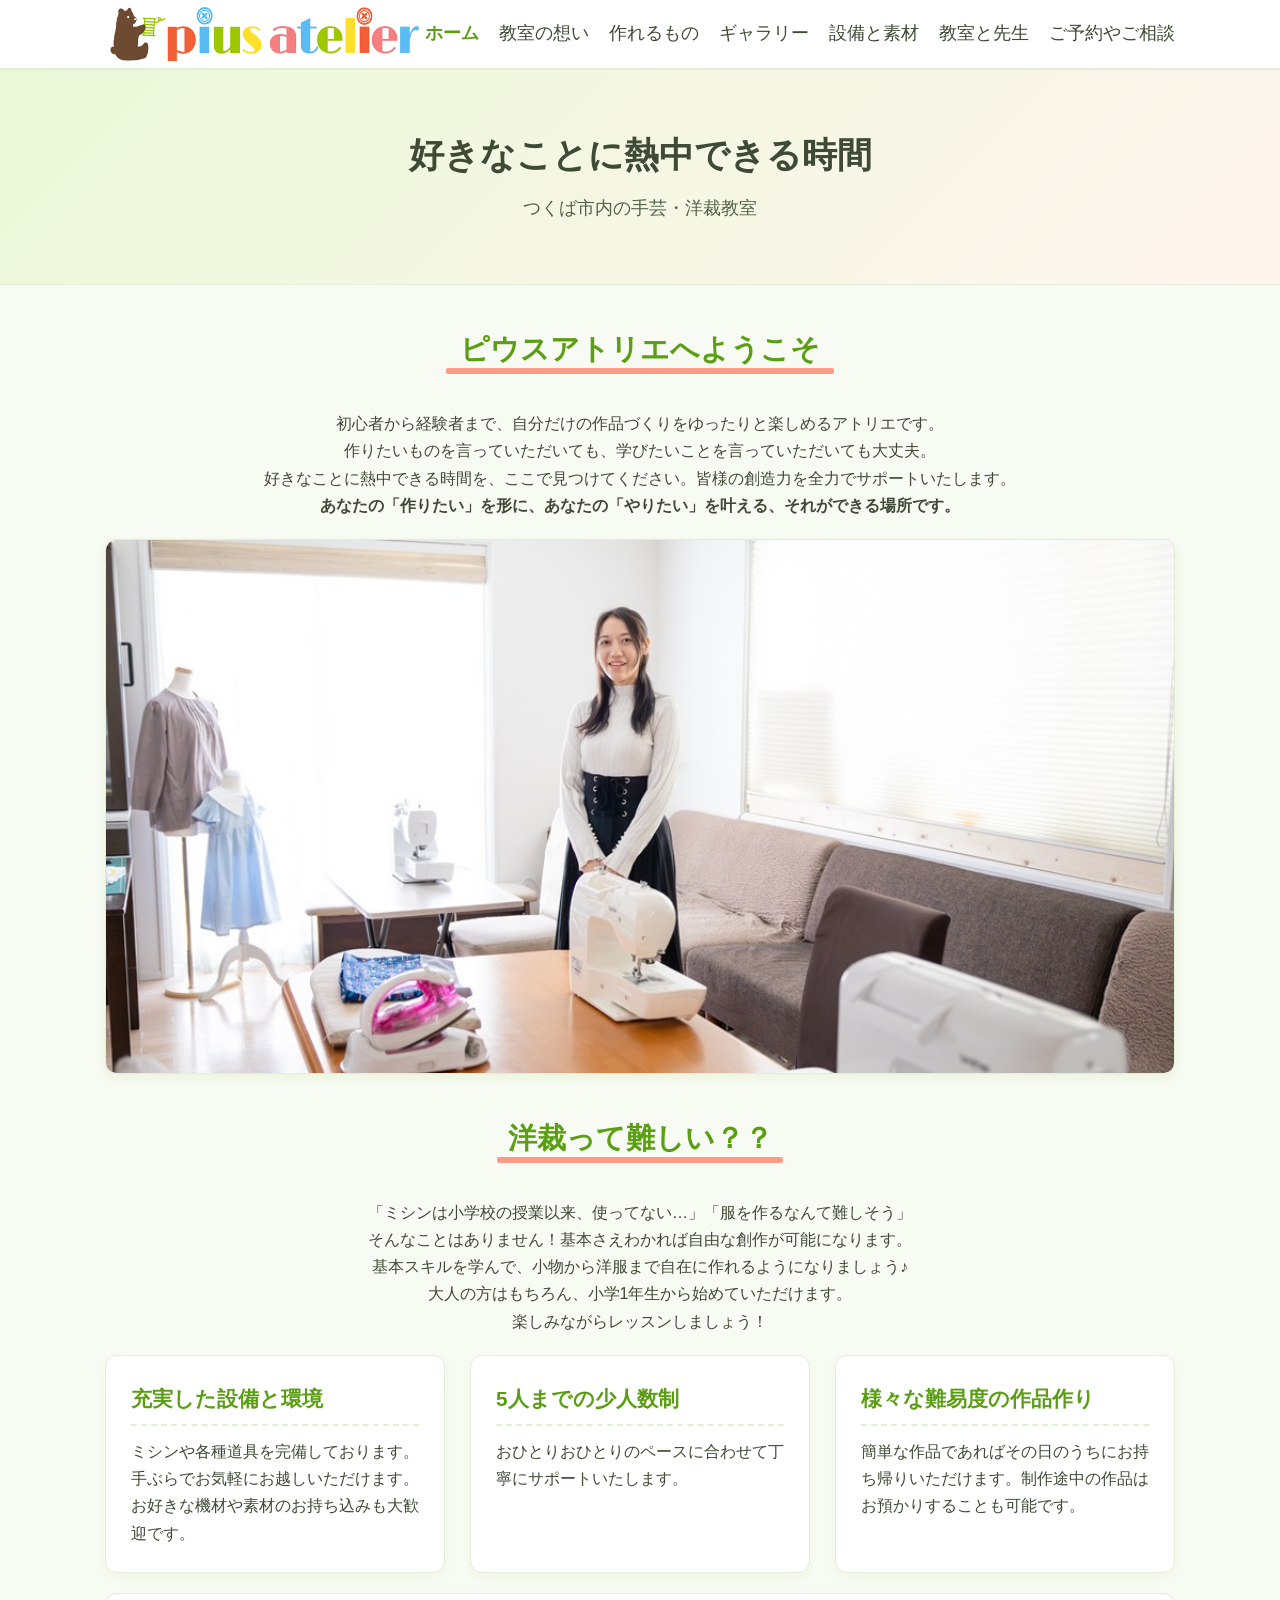
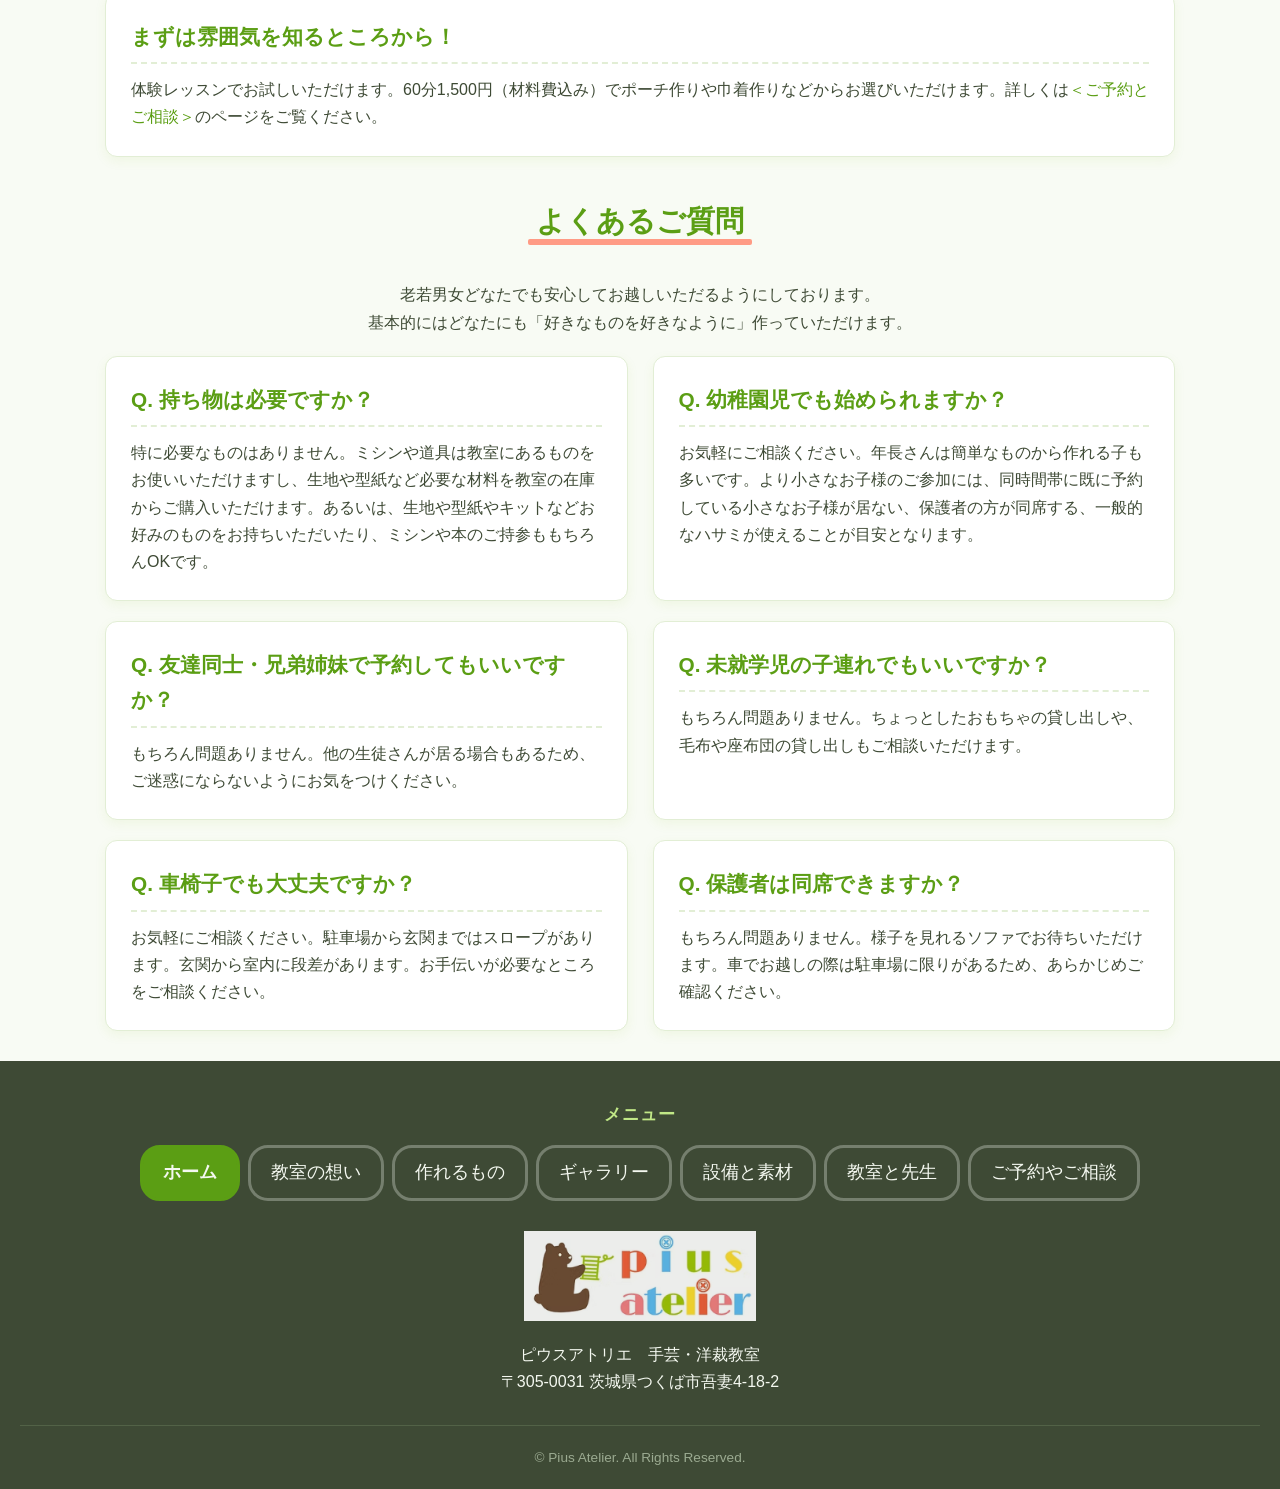
==== commit fce86dc8: "Add files via upload" ====
--- a/index.html
+++ b/index.html
@@ -103,6 +103,7 @@
       </div>
     </div>
   </div>
+
   </main>
   <footer id="footer-include"></footer>
   <script src="common.js"></script>
